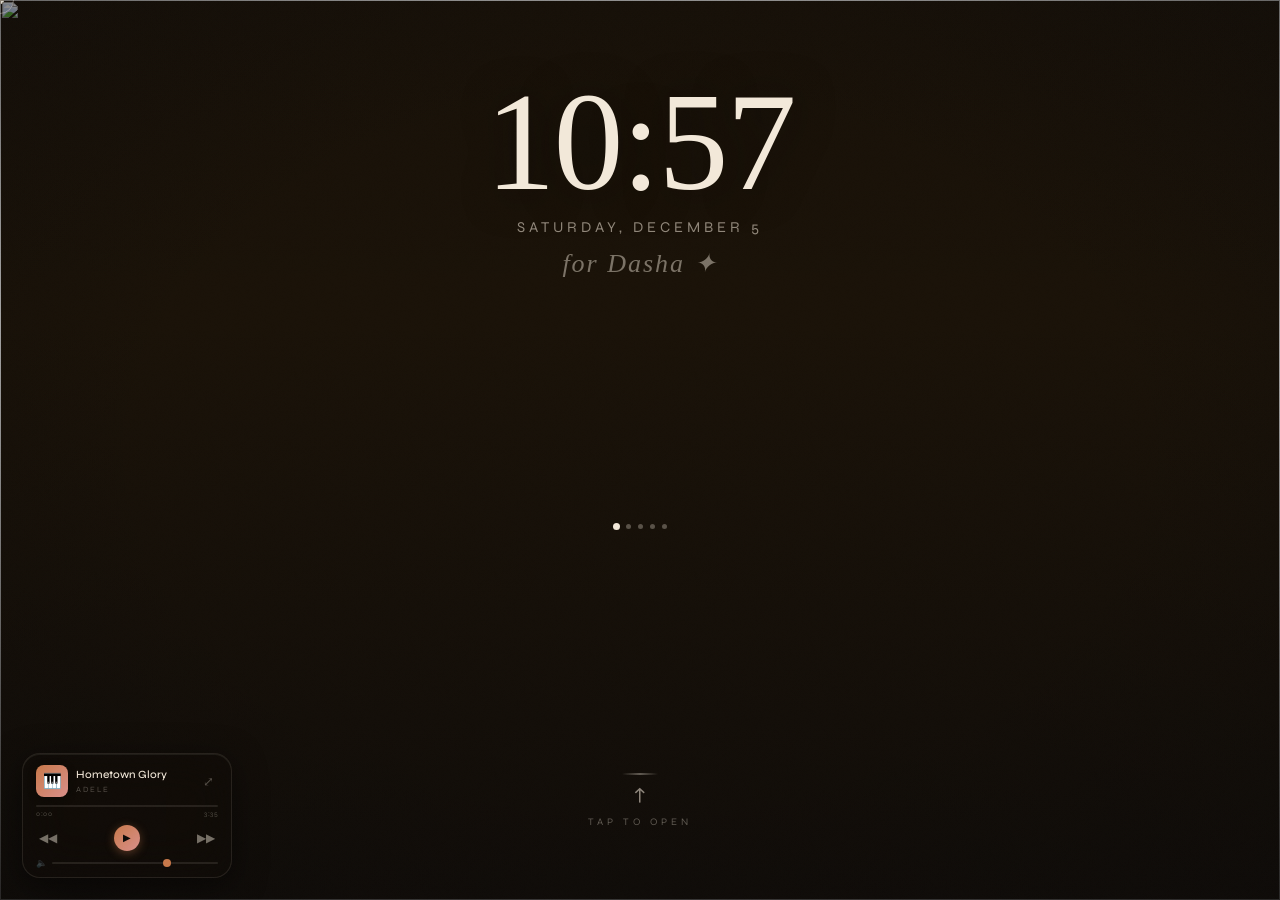
==== dasha/index.html @ e3fa09e4 "Update index.html" ====
<!DOCTYPE html>
<html lang="en">
<head>
  <meta charset="UTF-8" />
  <meta name="viewport" content="width=device-width, initial-scale=1.0" />
  <title>For D ✦</title>
  <link rel="preconnect" href="https://fonts.googleapis.com" />
  <link rel="preconnect" href="https://fonts.gstatic.com" crossorigin />
  <link href="https://fonts.googleapis.com/css2?family=Cormorant+Garant:ital,wght@0,300;0,600;0,700;1,300;1,600;1,700&family=Syne:wght@400;500;700&display=swap" rel="stylesheet" />
  <link rel="stylesheet" href="style.css" />

  <!-- Favicon -->
  <link rel="icon" href="data:image/svg+xml,<svg xmlns='http://www.w3.org/2000/svg' viewBox='0 0 100 100'><text y='.9em' font-size='90'>✦</text></svg>" />

  <!-- Preload ALL lock screen images so they're ready before the slideshow hits them -->
  <link rel="preload" as="image" href="images/dasha2.jpg" fetchpriority="high" />
  <link rel="preload" as="image" href="images/dasha1.jpg" fetchpriority="high" />
  <link rel="preload" as="image" href="Images/dasha3.jpg" fetchpriority="high" />
  <link rel="preload" as="image" href="Images/1200.jpg"   fetchpriority="high" />
  <link rel="preload" as="image" href="Images2/dasha9.jpg" />
</head>
<body>

  <!-- Custom cursor -->
  <div id="cur"></div>
  <div id="cur-ring"></div>

  <!-- Aurora background canvas -->
  <canvas id="aurora"></canvas>

  <!-- Falling petals layer -->
  <div id="petals"></div>

  <!-- ═══════════════════════════════════════
       LOCK SCREEN
  ═══════════════════════════════════════ -->
  <div id="lock">
    <div id="lock-slides">
      <div class="ls on"><img src="images/dasha2.jpg"  alt="" loading="eager" fetchpriority="high" /></div>
      <div class="ls"><img src="images/dasha1.png"     alt="" loading="eager" fetchpriority="high" /></div>
      <div class="ls"><img src="Images/dasha3.jpg"     alt="" loading="eager" fetchpriority="high" /></div>
      <div class="ls"><img src="Images/1200.jpg"       alt="" loading="eager" fetchpriority="high" /></div>
      <div class="ls"><img src="Images2/dasha9.jpg"    alt="" loading="eager" /></div>
    </div>

    <div id="lock-ui">
      <div class="lock-top">
        <div class="lock-time" id="lock-time">12:00</div>
        <div class="lock-date" id="lock-date">Monday, January 1</div>
        <div class="lock-name" id="lock-name">for D ✦</div>
      </div>

      <div class="lock-dots" id="lock-dots"></div>

      <div class="swipe-hint" id="swipe-hint">
        <div class="swipe-line"></div>
        <div class="swipe-arrow">↑</div>
        <div class="swipe-text">tap to open</div>
      </div>
    </div>
  </div>

  <!-- Back to lock button (visible on main page) -->
  <button id="back-btn">← lock screen</button>

  <!-- ═══════════════════════════════════════
       MAIN PAGE
  ═══════════════════════════════════════ -->
  <div id="main">

    <!-- Top image slider -->
    <div id="top-slider">
      <div class="ts on"><img src="Images2/dasha1.jpg" alt="" loading="lazy" /></div>
      <div class="ts"><img src="Images2/dasha2.jpg" alt="" loading="lazy" /></div>
      <div class="ts"><img src="Images2/dasha3.jpg" alt="" loading="lazy" /></div>
      <div class="ts"><img src="Images2/dasha4.jpg" alt="" loading="lazy" /></div>
      <div class="ts"><img src="Images2/dasha5.jpg" alt="" loading="lazy" /></div>
      <button class="ts-arrow" id="ts-prev" aria-label="Previous image">&#8249;</button>
      <button class="ts-arrow" id="ts-next" aria-label="Next image">&#8250;</button>
      <div id="ts-dots"></div>
      <div class="ts-label">✦ Trees2b</div>
    </div>

    <div id="page-body">

      <!-- Hero name -->
      <div class="hero">
        <p class="hero-eyebrow">✦ counting down to</p>
        <div class="hero-name">
          <span id="hero-name-text">Dasha</span>
          <span class="hero-name-grad" id="hero-name-grad">Dasha</span>
        </div>
      </div>

      <!-- Countdown + vertical photo strip -->
      <div class="cd-section">

        <!-- Countdown -->
        <div class="cd-wrap">
          <p class="cd-eyebrow">days &nbsp;·&nbsp; hours &nbsp;·&nbsp; minutes &nbsp;·&nbsp; seconds</p>
          <div class="cd-row">

            <div class="cd-block" id="cdb-d">
              <div class="cd-tooltip" id="tip-d">😴 sleeps</div>
              <div class="cd-num" id="cd-d">00</div>
              <div class="cd-unit">days</div>
            </div>

            <div class="cd-sep">:</div>

            <div class="cd-block" id="cdb-h">
              <div class="cd-tooltip" id="tip-h">☕ coffees</div>
              <div class="cd-num" id="cd-h">00</div>
              <div class="cd-unit">hrs</div>
            </div>

            <div class="cd-sep">:</div>

            <div class="cd-block" id="cdb-m">
              <div class="cd-tooltip" id="tip-m">💓 heartbeats</div>
              <div class="cd-num" id="cd-m">00</div>
              <div class="cd-unit">min</div>
            </div>

            <div class="cd-sep">:</div>

            <div class="cd-block" id="cdb-s">
              <div class="cd-tooltip" id="tip-s">👁 blinks</div>
              <div class="cd-num" id="cd-s">00</div>
              <div class="cd-unit">sec</div>
            </div>

          </div>

          <!-- Heartbeat EKG -->
          <canvas id="heartbeat" class="heartbeat-canvas"></canvas>

        </div>

      </div>

      <div class="divider"></div>

    </div>
  </div>

  <!-- ═══════════════════════════════════════
       GLASS MUSIC PLAYER (bottom-left)
  ═══════════════════════════════════════ -->
  <div id="player">
    <div class="pl-track">
      <div class="pl-art" id="pl-art">🎵</div>
      <div class="pl-info">
        <div class="pl-title"  id="pl-title">Golden Hour</div>
        <div class="pl-artist" id="pl-artist">Lo-fi Chill</div>
      </div>
      <button class="pl-expand" id="btn-expand" aria-label="Full screen player">⤢</button>
    </div>
    <div class="pl-progress" id="pl-progress">
      <div class="pl-bar" id="pl-bar"></div>
    </div>
    <div class="pl-times">
      <span class="pl-time" id="pl-cur">0:00</span>
      <span class="pl-time" id="pl-dur">0:00</span>
    </div>
    <div class="pl-controls">
      <button class="pl-btn" id="btn-prev" aria-label="Previous">&#9664;&#9664;</button>
      <button class="pl-btn play" id="btn-play" aria-label="Play/Pause">&#9654;</button>
      <button class="pl-btn" id="btn-next" aria-label="Next">&#9654;&#9654;</button>
    </div>
    <div class="pl-vol">
      <span class="pl-vol-icon">🔈</span>
      <input class="pl-vol-slider" type="range" min="0" max="1" step="0.01" value="0.7" id="vol-slider" aria-label="Volume" />
    </div>
  </div>

  <!-- ═══════════════════════════════════════
       FULLSCREEN MUSIC PLAYER
  ═══════════════════════════════════════ -->
  <div id="player-fs" aria-label="Fullscreen music player">
    <div class="fs-bg" id="fs-bg"></div>
    <div class="fs-inner">
      <button class="fs-shrink" id="btn-shrink" aria-label="Minimise player">⌃ minimise</button>

      <div class="fs-disc" id="fs-disc">🎵</div>

      <div class="fs-meta">
        <div class="fs-title"  id="fs-title">Golden Hour</div>
        <div class="fs-artist" id="fs-artist">Lo-fi Chill</div>
      </div>

      <div class="fs-progress-wrap">
        <div class="fs-progress" id="fs-progress">
          <div class="fs-bar" id="fs-bar"></div>
        </div>
        <div class="fs-times">
          <span id="fs-cur">0:00</span>
          <span id="fs-dur">0:00</span>
        </div>
      </div>

      <div class="fs-controls">
        <button class="fs-btn" id="fs-prev" aria-label="Previous">&#9664;&#9664;</button>
        <button class="fs-btn fs-play" id="fs-play" aria-label="Play/Pause">&#9654;</button>
        <button class="fs-btn" id="fs-next" aria-label="Next">&#9654;&#9654;</button>
      </div>

      <div class="fs-vol">
        <span class="fs-vol-icon">🔈</span>
        <input class="fs-vol-slider" type="range" min="0" max="1" step="0.01" value="0.7" id="fs-vol-slider" aria-label="Volume" />
        <span class="fs-vol-icon">🔊</span>
      </div>
    </div>
  </div>

  <!-- Toast notification -->
  <div id="toast" role="status" aria-live="polite"></div>

  <!-- ═══════════════════════════════════════
       BIRTHDAY CELEBRATION OVERLAY
  ═══════════════════════════════════════ -->
  <div id="celeb" role="dialog" aria-label="Birthday celebration">
    <canvas id="celeb-cv"></canvas>
    <div class="celeb-inner">
      <span class="celeb-tag">✦ the moment is finally here ✦</span>
      <span class="celeb-name" id="celeb-name">Dasha</span>
      <span class="celeb-sub">Happy Birthday</span>

      <!-- Happy Birthday Dasha ticker -->
      <div class="orbit-belt">
        <div class="orbit-track">
          <span class="orbit-item">Happy Birthday Dasha</span><span class="orbit-sep">✦</span>
          <span class="orbit-item">Happy Birthday Dasha</span><span class="orbit-sep">✦</span>
          <span class="orbit-item">Happy Birthday Dasha</span><span class="orbit-sep">✦</span>
          <span class="orbit-item">Happy Birthday Dasha</span><span class="orbit-sep">✦</span>
          <span class="orbit-item">Happy Birthday Dasha</span><span class="orbit-sep">✦</span>
          <span class="orbit-item">Happy Birthday Dasha</span><span class="orbit-sep">✦</span>
          <!-- duplicate -->
          <span class="orbit-item">Happy Birthday Dasha</span><span class="orbit-sep">✦</span>
          <span class="orbit-item">Happy Birthday Dasha</span><span class="orbit-sep">✦</span>
          <span class="orbit-item">Happy Birthday Dasha</span><span class="orbit-sep">✦</span>
          <span class="orbit-item">Happy Birthday Dasha</span><span class="orbit-sep">✦</span>
          <span class="orbit-item">Happy Birthday Dasha</span><span class="orbit-sep">✦</span>
          <span class="orbit-item">Happy Birthday Dasha</span><span class="orbit-sep">✦</span>
        </div>
      </div>

      <!-- Image slider -->
      <div class="ad-strip-wrap">
        <div class="ad-strip">
          <div class="ad-track" id="celeb-ad-track">
            <div class="ad-img"><img src="Images2/dasha1.jpg" alt="" loading="lazy"></div>
            <div class="ad-img"><img src="Images2/dasha2.jpg" alt="" loading="lazy"></div>
            <div class="ad-img"><img src="Images2/dasha3.jpg" alt="" loading="lazy"></div>
            <div class="ad-img"><img src="Images2/dasha4.jpg" alt="" loading="lazy"></div>
            <div class="ad-img"><img src="Images2/dasha1.jpg" alt="" loading="lazy"></div>
            <div class="ad-img"><img src="Images2/dasha2.jpg" alt="" loading="lazy"></div>
            <div class="ad-img"><img src="Images2/dasha3.jpg" alt="" loading="lazy"></div>
            <div class="ad-img"><img src="Images2/dasha4.jpg" alt="" loading="lazy"></div>
          </div>
        </div>
      </div>

      <div class="celeb-hb-msg">Happy Birthday, D 🎂</div>

      <div class="celeb-now-playing">
        <div class="cnp-dot"></div>
        <span class="cnp-text">now playing</span>
        <span class="cnp-song">Happy Birthday — Mike Tyson</span>
      </div>
      <br />
      <button class="celeb-close" id="btn-close-celeb">thank you ✦</button>
    </div>
  </div>

  <!-- app.js — YouTube iframe is injected dynamically at celebration time -->
  <script src="app.js"></script>

</body>
</html>
---- dasha/style.css ----
/* ═══════════════════════════════════════════════════
   RESET & CUSTOM PROPERTIES
═══════════════════════════════════════════════════ */
*, *::before, *::after {
  margin: 0;
  padding: 0;
  box-sizing: border-box;
}

:root {
  --bg:     #0c0a09;
  --cream:  #f2e8d9;
  --terra:  #c8784a;
  --blush:  #d98f8a;
  --sage:   #7a9e8e;
  --dim:    rgba(242, 232, 217, 0.4);
}

html, body {
  width: 100%;
  height: 100%;
  overflow: hidden;
}

body {
  background: var(--bg);
  color: var(--cream);
  font-family: 'Syne', sans-serif;
  cursor: none;
}

/* Film grain overlay */
body::before {
  content: '';
  position: fixed;
  inset: 0;
  pointer-events: none;
  z-index: 9994;
  background-image: url("data:image/svg+xml,%3Csvg xmlns='http://www.w3.org/2000/svg' width='300' height='300'%3E%3Cfilter id='g'%3E%3CfeTurbulence type='fractalNoise' baseFrequency='0.75' numOctaves='4' stitchTiles='stitch'/%3E%3C/filter%3E%3Crect width='300' height='300' filter='url(%23g)' opacity='0.035'/%3E%3C/svg%3E");
  background-size: 200px 200px;
  opacity: 0.55;
  mix-blend-mode: overlay;
}

/* ═══════════════════════════════════════════════════
   CURSOR
═══════════════════════════════════════════════════ */
#cur {
  position: fixed;
  width: 8px;
  height: 8px;
  background: var(--cream);
  border-radius: 50%;
  transform: translate(-50%, -50%);
  z-index: 9999;
  pointer-events: none;
  mix-blend-mode: difference;
  transition: transform 0.15s;
}

#cur-ring {
  position: fixed;
  width: 28px;
  height: 28px;
  border: 1px solid rgba(242, 232, 217, 0.35);
  border-radius: 50%;
  transform: translate(-50%, -50%);
  z-index: 9998;
  pointer-events: none;
  transition: left 0.12s ease, top 0.12s ease, width 0.25s, height 0.25s;
}

/* ═══════════════════════════════════════════════════
   AURORA CANVAS
═══════════════════════════════════════════════════ */
#aurora {
  position: fixed;
  inset: 0;
  z-index: 0;
  pointer-events: none;
}

/* ═══════════════════════════════════════════════════
   LOCK SCREEN
═══════════════════════════════════════════════════ */
#lock {
  position: fixed;
  inset: 0;
  z-index: 300;
  display: flex;
  flex-direction: column;
  transform: translateY(0);
  transition: transform 0.85s cubic-bezier(0.4, 0, 0.2, 1);
  will-change: transform;
  overflow: hidden;
}

#lock.away {
  transform: translateY(-100%);
}

/* Lock slideshow */
#lock-slides {
  position: absolute;
  inset: 0;
}

.ls {
  position: absolute;
  inset: 0;
  opacity: 0;
  transition: opacity 1.2s ease;
  background: #1a1208; /* fallback if image fails */
}

.ls.on {
  opacity: 1;
}

.ls img {
  width: 100%;
  height: 100%;
  object-fit: cover;
  object-position: center 30%;
  display: block;
}

/* Vignette over lock slides */
.ls::after {
  content: '';
  position: absolute;
  inset: 0;
  background:
    linear-gradient(to bottom, rgba(12,10,9,0.15) 0%, rgba(12,10,9,0) 35%, rgba(12,10,9,0.72) 100%),
    radial-gradient(ellipse at center, transparent 55%, rgba(12,10,9,0.4) 100%);
}

/* Lock UI overlay */
#lock-ui {
  position: relative;
  z-index: 2;
  height: 100%;
  display: flex;
  flex-direction: column;
  align-items: center;
  justify-content: space-between;
  padding: clamp(40px, 8vh, 80px) 24px clamp(50px, 8vh, 80px);
  pointer-events: none;
}

.lock-top { text-align: center; }

.lock-time {
  font-family: 'Cormorant Garant', serif;
  font-weight: 300;
  font-size: clamp(72px, 18vw, 140px);
  line-height: 1;
  color: var(--cream);
  letter-spacing: -2px;
  text-shadow: 0 2px 40px rgba(12,10,9,0.6);
}

.lock-date {
  font-size: clamp(11px, 2vw, 15px);
  letter-spacing: 4px;
  text-transform: uppercase;
  color: rgba(242,232,217,0.55);
  margin-top: 6px;
}

.lock-name {
  font-family: 'Cormorant Garant', serif;
  font-style: italic;
  font-size: clamp(17px, 3.5vw, 26px);
  color: rgba(242,232,217,0.45);
  margin-top: 12px;
  letter-spacing: 2px;
}

/* Slide dots */
.lock-dots {
  display: flex;
  gap: 7px;
  justify-content: center;
}

.ldot {
  width: 5px;
  height: 5px;
  border-radius: 50%;
  background: rgba(242,232,217,0.3);
  transition: background 0.4s, transform 0.4s;
}

.ldot.on {
  background: var(--cream);
  transform: scale(1.4);
}

/* Swipe-up hint */
.swipe-hint {
  display: flex;
  flex-direction: column;
  align-items: center;
  gap: 8px;
  animation: hintPulse 2s ease-in-out infinite;
  pointer-events: all;
  cursor: pointer;
  user-select: none;
}

@keyframes hintPulse {
  0%, 100% { opacity: 0.5; transform: translateY(0); }
  50%       { opacity: 1;   transform: translateY(-6px); }
}

.swipe-arrow { font-size: 20px; color: rgba(242,232,217,0.55); }
.swipe-text  { font-size: 10px; letter-spacing: 4px; text-transform: uppercase; color: rgba(242,232,217,0.35); }
.swipe-line  { width: 36px; height: 2px; background: linear-gradient(90deg, transparent, rgba(242,232,217,0.35), transparent); }

/* Back to lock button */
#back-btn {
  position: fixed;
  top: 18px;
  right: 18px;
  z-index: 200;
  background: rgba(18,14,11,0.5);
  backdrop-filter: blur(16px);
  -webkit-backdrop-filter: blur(16px);
  border: 1px solid rgba(242,232,217,0.1);
  color: rgba(242,232,217,0.45);
  font-family: 'Syne', sans-serif;
  font-size: 9px;
  letter-spacing: 3px;
  text-transform: uppercase;
  padding: 9px 16px;
  border-radius: 50px;
  cursor: pointer;
  transition: all 0.3s;
  opacity: 0;
  pointer-events: none;
}

#back-btn.show {
  opacity: 1;
  pointer-events: all;
}

#back-btn:hover {
  background: rgba(242,232,217,0.08);
  color: var(--cream);
}

/* ═══════════════════════════════════════════════════
   MAIN PAGE
═══════════════════════════════════════════════════ */
#main {
  position: fixed;
  inset: 0;
  z-index: 10;
  overflow: hidden;
  -webkit-overflow-scrolling: touch;
}

/* ── Top Image Slider ── */
#top-slider {
  width: 100%;
  height: clamp(220px, 40vh, 360px);
  position: relative;
  overflow: hidden;
}

.ts {
  position: absolute;
  inset: 0;
  opacity: 0;
  transition: opacity 1s ease;
  background: #1a1208;
}

.ts.on { opacity: 1; }

.ts img {
  width: 100%;
  height: 100%;
  object-fit: cover;
  object-position: center 35%; /* 25% down from the top */
  display: block;
}

.ts::after {
  content: '';
  position: absolute;
  inset: 0;
  background: linear-gradient(to bottom, rgba(12,10,9,0.1) 0%, rgba(12,10,9,0.55) 100%);
}

/* Slider arrows */
.ts-arrow {
  position: absolute;
  top: 50%;
  z-index: 10;
  transform: translateY(-50%);
  background: rgba(12,10,9,0.45);
  backdrop-filter: blur(10px);
  -webkit-backdrop-filter: blur(10px);
  border: 1px solid rgba(242,232,217,0.12);
  color: rgba(242,232,217,0.6);
  width: 34px;
  height: 34px;
  border-radius: 50%;
  font-size: 14px;
  display: flex;
  align-items: center;
  justify-content: center;
  cursor: pointer;
  transition: all 0.25s;
}

.ts-arrow:hover {
  background: rgba(242,232,217,0.1);
  color: var(--cream);
}

#ts-prev { left: 14px; }
#ts-next { right: 14px; }

#ts-dots {
  position: absolute;
  bottom: 14px;
  left: 50%;
  transform: translateX(-50%);
  display: flex;
  gap: 6px;
  z-index: 10;
}

.tsdot {
  width: 5px;
  height: 5px;
  border-radius: 50%;
  background: rgba(242,232,217,0.3);
  transition: all 0.4s;
  cursor: pointer;
}

.tsdot.on {
  background: var(--cream);
  transform: scale(1.4);
}

.ts-label {
  position: absolute;
  bottom: 16px;
  right: 16px;
  z-index: 10;
  font-size: 9px;
  letter-spacing: 3px;
  text-transform: uppercase;
  color: rgba(242,232,217,0.4);
}

/* ── Page Body ── */
#page-body {
  padding: 32px 20px 120px;
  display: flex;
  flex-direction: column;
  align-items: center;
}

/* Hero */
.hero {
  text-align: center;
  margin-bottom: clamp(22px, 4vh, 44px);
}

.hero-eyebrow {
  font-size: 10px;
  letter-spacing: 5px;
  text-transform: uppercase;
  color: var(--terra);
  margin-bottom: 14px;
}

.hero-name {
  font-family: 'Cormorant Garant', serif;
  font-weight: 700;
  font-style: italic;
  font-size: clamp(72px, 18vw, 200px);
  line-height: 0.82;
  color: var(--cream);
  letter-spacing: -3px;
  position: relative;
  display: inline-block;
  user-select: none;
}

.hero-name-grad {
  position: absolute;
  inset: 0;
  background: linear-gradient(135deg, #f5d49a 0%, var(--blush) 45%, var(--sage) 100%);
  -webkit-background-clip: text;
  -webkit-text-fill-color: transparent;
  background-clip: text;
  opacity: 0;
  transition: opacity 0.6s;
  pointer-events: none;
}

.hero-name:hover .hero-name-grad {
  opacity: 1;
}

/* Countdown */
.cd-wrap {
  display: flex;
  flex-direction: column;
  align-items: center;
  gap: 12px;
  margin-bottom: clamp(22px, 4vh, 44px);
}

.cd-eyebrow {
  font-size: 9px;
  letter-spacing: 4px;
  text-transform: uppercase;
  color: var(--dim);
}

.cd-row {
  display: flex;
  align-items: center;
  gap: 8px;
  flex-wrap: wrap;
  justify-content: center;
}

.cd-block {
  display: flex;
  flex-direction: column;
  align-items: center;
  background: rgba(242,232,217,0.04);
  border: 1px solid rgba(242,232,217,0.09);
  border-radius: 20px;
  padding: 18px 22px 14px;
  min-width: 72px;
  position: relative;
  overflow: hidden;
  transition: border-color 0.4s, background 0.4s;
}

.cd-block:hover {
  background: rgba(242,232,217,0.07);
  border-color: rgba(200,120,74,0.35);
}

.cd-block::after {
  content: '';
  position: absolute;
  top: 0; left: 0; right: 0;
  height: 1px;
  background: linear-gradient(90deg, transparent, rgba(200,120,74,0.5), transparent);
  opacity: 0;
  transition: opacity 0.4s;
}

.cd-block:hover::after { opacity: 1; }

.cd-num {
  font-family: 'Cormorant Garant', serif;
  font-weight: 700;
  font-size: clamp(30px, 6vw, 50px);
  line-height: 1;
  color: var(--cream);
  transition: color 0.3s;
}

.cd-block:hover .cd-num { color: #f5d49a; }

.cd-num.tick {
  animation: tickPop 0.25s ease;
}

@keyframes tickPop {
  0%   { transform: scale(0.85); opacity: 0.4; }
  60%  { transform: scale(1.08); }
  100% { transform: scale(1);    opacity: 1; }
}

.cd-unit {
  font-size: 8px;
  letter-spacing: 2px;
  text-transform: uppercase;
  color: var(--dim);
  margin-top: 4px;
}

.cd-sep {
  font-family: 'Cormorant Garant', serif;
  font-size: 34px;
  color: rgba(200,120,74,0.3);
  margin-bottom: 6px;
  user-select: none;
}

/* Divider line */
.divider {
  width: 1px;
  height: 50px;
  background: linear-gradient(to bottom, transparent, rgba(242,232,217,0.15), transparent);
  margin: 0 0 clamp(22px, 4vh, 44px);
}

}

/* ═══════════════════════════════════════════════════
   PETALS
═══════════════════════════════════════════════════ */
#petals {
  position: fixed;
  inset: 0;
  pointer-events: none;
  z-index: 5;
}

.petal {
  position: absolute;
  border-radius: 50% 10% 50% 10%;
  animation: petalFall linear infinite;
  will-change: transform, opacity;
}

@keyframes petalFall {
  0%   { transform: translateY(-30px) translateX(0) rotate(0deg);   opacity: 0; }
  8%   { opacity: 0.6; }
  92%  { opacity: 0.25; }
  100% { transform: translateY(105vh) translateX(20px) rotate(540deg); opacity: 0; }
}

/* ═══════════════════════════════════════════════════
   GLASS MUSIC PLAYER
═══════════════════════════════════════════════════ */
#player {
  position: fixed;
  bottom: 22px;
  left: 22px;
  z-index: 9000;
  width: 210px;
  background: rgba(15,11,9,0.55);
  backdrop-filter: blur(24px) saturate(1.5);
  -webkit-backdrop-filter: blur(24px) saturate(1.5);
  border: 1px solid rgba(242,232,217,0.1);
  border-radius: 18px;
  padding: 11px 13px 9px;
  box-shadow: 0 8px 32px rgba(0,0,0,0.5), inset 0 1px 0 rgba(242,232,217,0.07);
  user-select: none;
  transition: box-shadow 0.3s;
}

#player:hover {
  box-shadow: 0 12px 40px rgba(0,0,0,0.6), inset 0 1px 0 rgba(242,232,217,0.1), 0 0 0 1px rgba(200,120,74,0.18);
}

#player.bday-glow {
  border-color: rgba(200,120,74,0.4);
  animation: playerPulse 1.5s ease-in-out infinite;
}

@keyframes playerPulse {
  0%, 100% { box-shadow: 0 0 20px rgba(200,120,74,0.2), 0 8px 32px rgba(0,0,0,0.5); }
  50%       { box-shadow: 0 0 40px rgba(200,120,74,0.45), 0 8px 32px rgba(0,0,0,0.5); }
}

.pl-track {
  display: flex;
  align-items: center;
  gap: 8px;
  margin-bottom: 8px;
}

.pl-art {
  width: 32px;
  height: 32px;
  border-radius: 8px;
  flex-shrink: 0;
  background: linear-gradient(135deg, var(--terra), var(--blush));
  display: flex;
  align-items: center;
  justify-content: center;
  font-size: 15px;
  box-shadow: 0 2px 8px rgba(0,0,0,0.3);
  transition: transform 0.3s;
}

.pl-art.spin {
  animation: artSpin 3s linear infinite;
}

@keyframes artSpin {
  from { transform: rotate(0deg); }
  to   { transform: rotate(360deg); }
}

.pl-info { flex: 1; min-width: 0; }

.pl-title {
  font-size: 11px;
  font-weight: 500;
  color: var(--cream);
  white-space: nowrap;
  overflow: hidden;
  text-overflow: ellipsis;
  line-height: 1.3;
}

.pl-artist {
  font-size: 8px;
  letter-spacing: 1.5px;
  text-transform: uppercase;
  color: rgba(242,232,217,0.3);
  margin-top: 2px;
}

.pl-progress {
  width: 100%;
  height: 2px;
  background: rgba(242,232,217,0.1);
  border-radius: 2px;
  margin-bottom: 3px;
  cursor: pointer;
  position: relative;
}

.pl-bar {
  height: 100%;
  width: 0%;
  background: linear-gradient(90deg, var(--terra), var(--blush));
  border-radius: 2px;
  transition: width 0.3s linear;
  pointer-events: none;
}

.pl-times {
  display: flex;
  justify-content: space-between;
  margin-bottom: 7px;
}

.pl-time {
  font-size: 7px;
  color: rgba(242,232,217,0.28);
  letter-spacing: 0.5px;
}

.pl-controls {
  display: flex;
  align-items: center;
  justify-content: space-between;
}

.pl-btn {
  background: none;
  border: none;
  cursor: pointer;
  color: rgba(242,232,217,0.45);
  font-size: 12px;
  padding: 3px;
  line-height: 1;
  transition: color 0.2s, transform 0.2s;
}

.pl-btn:hover {
  color: var(--cream);
  transform: scale(1.15);
}

.pl-btn.play {
  width: 26px;
  height: 26px;
  border-radius: 50%;
  background: linear-gradient(135deg, var(--terra), var(--blush));
  color: var(--bg) !important;
  font-size: 10px;
  display: flex;
  align-items: center;
  justify-content: center;
  box-shadow: 0 2px 10px rgba(200,120,74,0.4);
  transition: transform 0.2s, box-shadow 0.2s;
}

.pl-btn.play:hover {
  transform: scale(1.12);
  box-shadow: 0 4px 16px rgba(200,120,74,0.55);
}

.pl-vol {
  display: flex;
  align-items: center;
  gap: 5px;
  margin-top: 7px;
}

.pl-vol-icon { font-size: 9px; color: rgba(242,232,217,0.28); }

.pl-vol-slider {
  flex: 1;
  -webkit-appearance: none;
  height: 2px;
  background: rgba(242,232,217,0.1);
  border-radius: 2px;
  outline: none;
  cursor: pointer;
}

.pl-vol-slider::-webkit-slider-thumb {
  -webkit-appearance: none;
  width: 8px;
  height: 8px;
  border-radius: 50%;
  background: var(--terra);
}

.pl-vol-slider::-moz-range-thumb {
  width: 8px;
  height: 8px;
  border-radius: 50%;
  background: var(--terra);
  border: none;
}

/* Expand button on mini player */
.pl-expand {
  background: none;
  border: none;
  color: rgba(242,232,217,0.3);
  font-size: 13px;
  cursor: pointer;
  padding: 2px 4px;
  flex-shrink: 0;
  transition: color 0.2s, transform 0.2s;
  line-height: 1;
}
.pl-expand:hover { color: var(--cream); transform: scale(1.2); }

/* ═══════════════════════════════════════════════════
   FULLSCREEN MUSIC PLAYER
═══════════════════════════════════════════════════ */
#player-fs {
  position: fixed;
  inset: 0;
  z-index: 8500;
  display: flex;
  align-items: center;
  justify-content: center;
  opacity: 0;
  pointer-events: none;
  transition: opacity 0.5s cubic-bezier(0.4,0,0.2,1);
}

#player-fs.open {
  opacity: 1;
  pointer-events: all;
}

/* Blurred photo background — same vibe as lock screen */
.fs-bg {
  position: absolute;
  inset: 0;
  background: var(--bg);
  overflow: hidden;
}
.fs-bg::before {
  content: '';
  position: absolute;
  inset: -40px;
  background: radial-gradient(ellipse at 30% 60%, rgba(200,120,74,0.18) 0%, transparent 60%),
              radial-gradient(ellipse at 75% 30%, rgba(217,143,138,0.14) 0%, transparent 55%),
              radial-gradient(ellipse at 55% 85%, rgba(122,158,142,0.12) 0%, transparent 50%);
  animation: fsBgDrift 12s ease-in-out infinite alternate;
}
@keyframes fsBgDrift {
  0%   { transform: scale(1)   translateX(0px); }
  100% { transform: scale(1.06) translateX(-20px); }
}
/* grain overlay on fs */
.fs-bg::after {
  content: '';
  position: absolute;
  inset: 0;
  background-image: url("data:image/svg+xml,%3Csvg xmlns='http://www.w3.org/2000/svg' width='300' height='300'%3E%3Cfilter id='g'%3E%3CfeTurbulence type='fractalNoise' baseFrequency='0.75' numOctaves='4' stitchTiles='stitch'/%3E%3C/filter%3E%3Crect width='300' height='300' filter='url(%23g)' opacity='0.035'/%3E%3C/svg%3E");
  background-size: 200px 200px;
  opacity: 0.55;
  mix-blend-mode: overlay;
  pointer-events: none;
}

.fs-inner {
  position: relative;
  z-index: 2;
  display: flex;
  flex-direction: column;
  align-items: center;
  gap: 28px;
  padding: 40px 24px 50px;
  width: 100%;
  max-width: 480px;
}

/* Shrink button — top of overlay */
.fs-shrink {
  position: absolute;
  top: 24px;
  left: 50%;
  transform: translateX(-50%);
  background: rgba(18,14,11,0.45);
  backdrop-filter: blur(16px);
  -webkit-backdrop-filter: blur(16px);
  border: 1px solid rgba(242,232,217,0.1);
  color: rgba(242,232,217,0.45);
  font-family: 'Syne', sans-serif;
  font-size: 9px;
  letter-spacing: 3px;
  text-transform: uppercase;
  padding: 9px 20px;
  border-radius: 50px;
  cursor: pointer;
  transition: all 0.3s;
  white-space: nowrap;
}
.fs-shrink:hover {
  background: rgba(242,232,217,0.08);
  color: var(--cream);
}

/* Big spinning disc */
.fs-disc {
  width: clamp(160px, 38vw, 240px);
  height: clamp(160px, 38vw, 240px);
  border-radius: 50%;
  background: linear-gradient(135deg, var(--terra) 0%, var(--blush) 50%, var(--sage) 100%);
  display: flex;
  align-items: center;
  justify-content: center;
  font-size: clamp(54px, 12vw, 80px);
  box-shadow:
    0 0 0 12px rgba(242,232,217,0.04),
    0 0 0 24px rgba(242,232,217,0.02),
    0 20px 60px rgba(0,0,0,0.6);
  transition: box-shadow 0.4s;
}
.fs-disc.spin {
  animation: discSpin 4s linear infinite;
}
@keyframes discSpin {
  from { transform: rotate(0deg); }
  to   { transform: rotate(360deg); }
}

/* Track meta */
.fs-meta { text-align: center; }
.fs-title {
  font-family: 'Cormorant Garant', serif;
  font-weight: 600;
  font-style: italic;
  font-size: clamp(26px, 6vw, 42px);
  color: var(--cream);
  line-height: 1.1;
  margin-bottom: 6px;
}
.fs-artist {
  font-size: 10px;
  letter-spacing: 4px;
  text-transform: uppercase;
  color: rgba(242,232,217,0.4);
}

/* Progress */
.fs-progress-wrap { width: 100%; }
.fs-progress {
  width: 100%;
  height: 3px;
  background: rgba(242,232,217,0.1);
  border-radius: 3px;
  cursor: pointer;
  position: relative;
  margin-bottom: 8px;
}
.fs-bar {
  height: 100%;
  width: 0%;
  background: linear-gradient(90deg, var(--terra), var(--blush));
  border-radius: 3px;
  transition: width 0.3s linear;
  pointer-events: none;
}
.fs-times {
  display: flex;
  justify-content: space-between;
  font-size: 9px;
  letter-spacing: 1px;
  color: rgba(242,232,217,0.28);
}

/* Controls */
.fs-controls {
  display: flex;
  align-items: center;
  justify-content: center;
  gap: 32px;
}
.fs-btn {
  background: none;
  border: none;
  cursor: pointer;
  color: rgba(242,232,217,0.5);
  font-size: 18px;
  padding: 6px;
  transition: color 0.2s, transform 0.2s;
}
.fs-btn:hover { color: var(--cream); transform: scale(1.15); }
.fs-btn.fs-play {
  width: 60px;
  height: 60px;
  border-radius: 50%;
  background: linear-gradient(135deg, var(--terra), var(--blush));
  color: var(--bg) !important;
  font-size: 20px;
  display: flex;
  align-items: center;
  justify-content: center;
  box-shadow: 0 4px 24px rgba(200,120,74,0.5);
}
.fs-btn.fs-play:hover {
  transform: scale(1.1);
  box-shadow: 0 6px 32px rgba(200,120,74,0.65);
}

/* Volume */
.fs-vol {
  display: flex;
  align-items: center;
  gap: 10px;
  width: 80%;
}
.fs-vol-icon { font-size: 12px; color: rgba(242,232,217,0.3); }
.fs-vol-slider {
  flex: 1;
  -webkit-appearance: none;
  height: 3px;
  background: rgba(242,232,217,0.1);
  border-radius: 3px;
  outline: none;
  cursor: pointer;
}
.fs-vol-slider::-webkit-slider-thumb {
  -webkit-appearance: none;
  width: 12px;
  height: 12px;
  border-radius: 50%;
  background: var(--terra);
}
.fs-vol-slider::-moz-range-thumb {
  width: 12px;
  height: 12px;
  border-radius: 50%;
  background: var(--terra);
  border: none;
}

/* ═══════════════════════════════════════════════════
   TOAST NOTIFICATION
═══════════════════════════════════════════════════ */
#toast {
  position: fixed;
  bottom: 36px;
  left: 50%;
  transform: translateX(-50%) translateY(70px);
  background: rgba(12,10,9,0.95);
  border: 1px solid rgba(200,120,74,0.25);
  border-radius: 60px;
  padding: 12px 28px;
  font-size: 12px;
  color: var(--cream);
  backdrop-filter: blur(20px);
  -webkit-backdrop-filter: blur(20px);
  z-index: 9990;
  transition: transform 0.5s cubic-bezier(0.34,1.56,0.64,1);
  pointer-events: none;
  white-space: nowrap;
}

#toast.show {
  transform: translateX(-50%) translateY(0);
}

/* ═══════════════════════════════════════════════════
   BIRTHDAY CELEBRATION OVERLAY
═══════════════════════════════════════════════════ */
#celeb {
  position: fixed;
  inset: 0;
  z-index: 600;
  display: none;
  align-items: center;
  justify-content: center;
}

#celeb.on {
  display: flex;
}

#celeb-cv {
  position: fixed;
  inset: 0;
  z-index: 601;
  pointer-events: none;
}

.celeb-inner {
  position: relative;
  z-index: 602;
  text-align: center;
  width: 100%;
  max-height: 100vh;
  overflow-y: auto;
  overflow-x: hidden;
  padding: 40px 0 30px;
  opacity: 0;
  animation: celebBlast 1.2s cubic-bezier(0.34,1.56,0.64,1) 0.2s forwards;
  -webkit-overflow-scrolling: touch;
}

@keyframes celebBlast {
  0%   { opacity: 0; transform: scale(0.4) rotate(-8deg); filter: blur(16px); }
  60%  { filter: blur(0); }
  100% { opacity: 1; transform: scale(1) rotate(0); }
}

.celeb-tag {
  font-size: 10px;
  letter-spacing: 6px;
  text-transform: uppercase;
  color: var(--terra);
  margin-bottom: 18px;
  display: block;
  padding: 0 30px;
  animation: tagFade 1s 0.9s both;
}

@keyframes tagFade {
  from { opacity: 0; transform: translateY(10px); }
  to   { opacity: 1; transform: translateY(0); }
}

.celeb-name {
  font-family: 'Cormorant Garant', serif;
  font-weight: 700;
  font-style: italic;
  font-size: clamp(64px, 15vw, 150px);
  line-height: 0.85;
  display: block;
  margin-bottom: 10px;
  background: linear-gradient(135deg, #f5d49a, var(--blush) 40%, var(--sage) 80%, #f5d49a);
  background-size: 200%;
  -webkit-background-clip: text;
  -webkit-text-fill-color: transparent;
  background-clip: text;
  filter: drop-shadow(0 0 50px rgba(200,120,74,0.5));
  animation: shimmer 3s linear infinite;
}

@keyframes shimmer {
  0%   { background-position: 0%; }
  100% { background-position: 200%; }
}

.celeb-sub {
  font-family: 'Syne', sans-serif;
  font-size: clamp(11px, 2vw, 15px);
  letter-spacing: 8px;
  text-transform: uppercase;
  color: rgba(242,232,217,0.55);
  display: block;
  margin-bottom: 8px;
}

/* Now-playing badge */
.celeb-now-playing {
  display: inline-flex;
  align-items: center;
  gap: 8px;
  background: rgba(242,232,217,0.06);
  border: 1px solid rgba(200,120,74,0.25);
  border-radius: 50px;
  padding: 8px 18px;
  margin: 6px 30px 6px;
}

.cnp-dot {
  width: 7px;
  height: 7px;
  border-radius: 50%;
  background: var(--terra);
  flex-shrink: 0;
  animation: cnpPulse 0.8s ease-in-out infinite alternate;
}

@keyframes cnpPulse {
  from { transform: scale(1);   opacity: 0.7; }
  to   { transform: scale(1.5); opacity: 1; }
}

.cnp-text { font-size: 10px; letter-spacing: 2px; text-transform: uppercase; color: rgba(242,232,217,0.5); }
.cnp-song { font-size: 10px; color: var(--terra); font-weight: 600; letter-spacing: 1px; }

.celeb-close {
  margin-top: 22px;
  background: transparent;
  border: 1px solid rgba(242,232,217,0.15);
  color: rgba(242,232,217,0.4);
  font-family: 'Syne', sans-serif;
  font-size: 11px;
  letter-spacing: 3px;
  text-transform: uppercase;
  padding: 11px 32px;
  border-radius: 50px;
  cursor: pointer;
  transition: all 0.3s;
}

.celeb-close:hover {
  background: rgba(242,232,217,0.06);
  color: var(--cream);
}
/* ═══════════════════════════════════════════════════
/* Happy Birthday message on celeb overlay */
.celeb-hb-msg {
  font-family: 'Cormorant Garant', serif;
  font-style: italic;
  font-weight: 600;
  font-size: clamp(20px, 4vw, 32px);
  color: var(--cream);
  margin: 16px 30px 4px;
  letter-spacing: 1px;
  animation: tagFade 1s 1.2s both;
  display: block;
}

/* ═══════════════════════════════════════════════════
   COUNTDOWN + PHOTO STRIP LAYOUT
═══════════════════════════════════════════════════ */

/* Outer row: strip on left, countdown on right */
.cd-section {
  display: flex;
  align-items: center;
  gap: 24px;
  margin-bottom: clamp(22px, 4vh, 44px);
  justify-content: center;
}

/* ── Globe-orbit ticker (on celeb page) ── */
.orbit-belt {
  width: 100%;
  overflow: hidden;
  padding: 14px 0;
  border-top: 1px solid rgba(242,232,217,0.07);
  border-bottom: 1px solid rgba(242,232,217,0.07);
  margin: 18px 0;
  position: relative;
}
.orbit-belt::before,
.orbit-belt::after {
  content: '';
  position: absolute;
  top: 0; bottom: 0;
  width: 60px;
  z-index: 2;
  pointer-events: none;
}
.orbit-belt::before { left: 0;  background: linear-gradient(to right, rgba(12,10,9,0.9), transparent); }
.orbit-belt::after  { right: 0; background: linear-gradient(to left,  rgba(12,10,9,0.9), transparent); }
.orbit-track {
  display: flex;
  align-items: center;
  white-space: nowrap;
  animation: orbitSpin 18s linear infinite;
  will-change: transform;
}
.orbit-item {
  font-family: 'Cormorant Garant', serif;
  font-weight: 700;
  font-style: italic;
  font-size: clamp(18px, 3.5vw, 36px);
  color: transparent;
  background: linear-gradient(90deg, #f5d49a, var(--blush) 50%, var(--sage) 100%);
  -webkit-background-clip: text;
  background-clip: text;
  padding: 0 clamp(16px, 3vw, 40px);
}
.orbit-sep {
  font-size: clamp(10px, 1.5vw, 16px);
  color: rgba(200,120,74,0.45);
  flex-shrink: 0;
}
@keyframes orbitSpin {
  0%   { transform: translateX(0); }
  100% { transform: translateX(-50%); }
}

/* ── Horizontal image belt (on celeb page) ── */
.ad-strip-wrap {
  width: 100%;
  overflow: hidden;
  margin: 0 0 20px;
  position: relative;
}
.ad-strip-wrap::before,
.ad-strip-wrap::after {
  content: '';
  position: absolute;
  top: 0; bottom: 0;
  width: 60px;
  z-index: 2;
  pointer-events: none;
}
.ad-strip-wrap::before { left: 0;  background: linear-gradient(to right, rgba(12,10,9,0.9), transparent); }
.ad-strip-wrap::after  { right: 0; background: linear-gradient(to left,  rgba(12,10,9,0.9), transparent); }
.ad-strip { display: contents; }
.ad-track {
  display: flex;
  flex-direction: row;
  gap: 0;
  font-size: 0;
  line-height: 0;
  will-change: transform;
}
.ad-img {
  flex-shrink: 0;
  width: 45vw;
  aspect-ratio: 16 / 7;
  overflow: hidden;
}
.ad-img img {
  width: 100%;
  height: 100%;
  object-fit: cover;
  object-position: center;
  display: block;
}

/* On small screens: countdown stacks */
@media (max-width: 480px) {
  .cd-section { flex-direction: column; }
}

/* ═══════════════════════════════════════════════════
   COUNTDOWN INTERACTIVE ENHANCEMENTS
   (existing .cd-block styles kept — only adding new)
═══════════════════════════════════════════════════ */

/* Lift + glow on hover */
.cd-block {
  transition: border-color 0.4s, background 0.4s,
              transform 0.35s cubic-bezier(0.34,1.56,0.64,1),
              box-shadow 0.35s;
  cursor: default;
}
.cd-block:hover {
  transform: translateY(-7px) scale(1.07);
  box-shadow: 0 0 0 1px rgba(200,120,74,0.2),
              0 12px 32px rgba(0,0,0,0.5),
              0 0 22px rgba(200,120,74,0.15);
}

/* Tooltip bubble — floats above the block */
.cd-tooltip {
  position: absolute;
  top: -38px;
  left: 50%;
  transform: translateX(-50%) translateY(4px);
  background: rgba(18,12,8,0.92);
  border: 1px solid rgba(200,120,74,0.35);
  border-radius: 30px;
  padding: 5px 11px;
  font-family: 'Syne', sans-serif;
  font-size: 9px;
  letter-spacing: 1.5px;
  color: var(--terra);
  white-space: nowrap;
  pointer-events: none;
  opacity: 0;
  transition: opacity 0.2s ease, transform 0.2s ease;
  backdrop-filter: blur(12px);
  z-index: 20;
}
/* little arrow pointing down */
.cd-tooltip::after {
  content: '';
  position: absolute;
  bottom: -5px;
  left: 50%;
  transform: translateX(-50%);
  border: 5px solid transparent;
  border-top-color: rgba(200,120,74,0.35);
  border-bottom: none;
}
.cd-block:hover .cd-tooltip {
  opacity: 1;
  transform: translateX(-50%) translateY(0);
}

/* Number roll animation */
@keyframes numRollOut {
  0%   { transform: translateY(0);     opacity: 1; }
  100% { transform: translateY(-80%);  opacity: 0; }
}
@keyframes numRollIn {
  0%   { transform: translateY(80%);   opacity: 0; }
  100% { transform: translateY(0);     opacity: 1; }
}
.cd-num.roll-out { animation: numRollOut 0.2s ease-in  forwards; }
.cd-num.roll-in  { animation: numRollIn  0.2s ease-out forwards; }

/* Tension states */
.cd-block.warm   { border-color: rgba(245,212,154,0.3) !important; background: rgba(245,212,154,0.05) !important; }
.cd-block.warm   .cd-num { color: #f5d49a; }
.cd-block.urgent { border-color: rgba(217,143,138,0.4) !important; background: rgba(217,143,138,0.07) !important; }
.cd-block.urgent .cd-num { color: var(--blush); }
.cd-block.pulse  { animation: cdPulse 0.9s ease-in-out infinite; }
@keyframes cdPulse {
  0%,100% { transform: scale(1); }
  50%     { transform: scale(1.1); box-shadow: 0 0 28px rgba(200,120,74,0.3); }
}

/* Sparkle particle */
.sparkle {
  position: fixed;
  border-radius: 50%;
  pointer-events: none;
  z-index: 9997;
  animation: sparkleFly 0.65s ease-out forwards;
}
@keyframes sparkleFly {
  0%   { transform: translate(0,0) scale(1); opacity: 1; }
  100% { transform: translate(var(--dx),var(--dy)) scale(0); opacity: 0; }
}

/* Heartbeat canvas */
.heartbeat-canvas {
  display: block;
  width: 100%;
  height: 44px;
  margin-top: 14px;
}
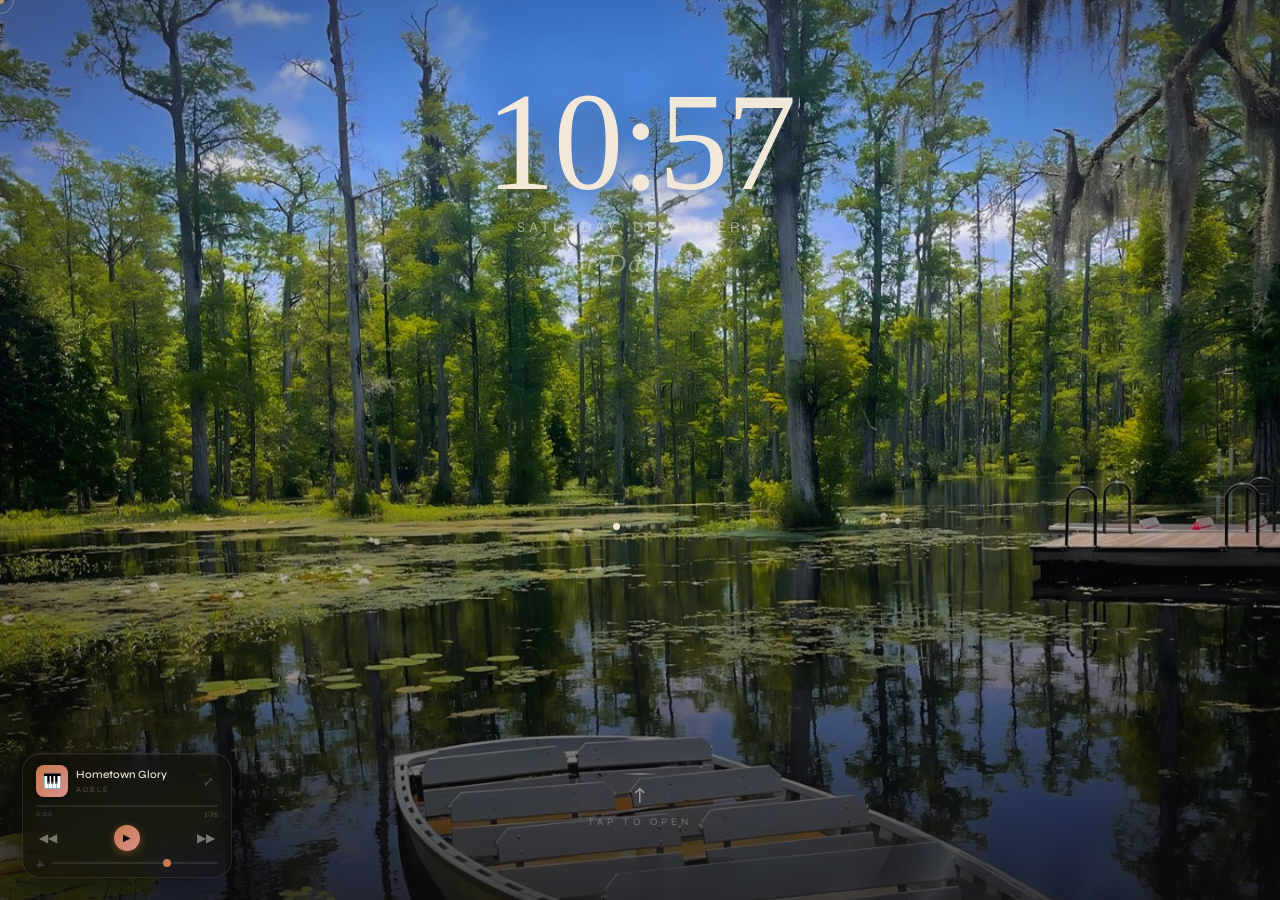
==== commit cf31a2c3: "Add files via upload" ====
--- a/dasha/index.html
+++ b/dasha/index.html
@@ -13,10 +13,10 @@
   <link rel="icon" href="data:image/svg+xml,<svg xmlns='http://www.w3.org/2000/svg' viewBox='0 0 100 100'><text y='.9em' font-size='90'>✦</text></svg>" />
 
   <!-- Preload ALL lock screen images so they're ready before the slideshow hits them -->
-  <link rel="preload" as="image" href="images/dasha2.jpg" fetchpriority="high" />
-  <link rel="preload" as="image" href="images/dasha1.jpg" fetchpriority="high" />
-  <link rel="preload" as="image" href="Images/dasha3.jpg" fetchpriority="high" />
-  <link rel="preload" as="image" href="Images/1200.jpg"   fetchpriority="high" />
+  <link rel="preload" as="image" href="Images2/dasha10.jpg" fetchpriority="high" />
+  <link rel="preload" as="image" href="Images2/dasha11.jpg" fetchpriority="high" />
+  <link rel="preload" as="image" href="Images2/dasha30.jpg" fetchpriority="high" />
+  <link rel="preload" as="image" href="Images2/1200.jpg"   fetchpriority="high" />
   <link rel="preload" as="image" href="Images2/dasha9.jpg" />
 </head>
 <body>
@@ -36,9 +36,9 @@
   ═══════════════════════════════════════ -->
   <div id="lock">
     <div id="lock-slides">
-      <div class="ls on"><img src="images/dasha2.jpg"  alt="" loading="eager" fetchpriority="high" /></div>
-      <div class="ls"><img src="images/dasha1.png"     alt="" loading="eager" fetchpriority="high" /></div>
-      <div class="ls"><img src="Images/dasha3.jpg"     alt="" loading="eager" fetchpriority="high" /></div>
+      <div class="ls on"><img src="Images2/dasha10.jpg"  alt="" loading="eager" fetchpriority="high" /></div>
+      <div class="ls"><img src="Images2/dasha11.jpg"     alt="" loading="eager" fetchpriority="high" /></div>
+      <div class="ls"><img src="Images2/dasha30.jpg"     alt="" loading="eager" fetchpriority="high" /></div>
       <div class="ls"><img src="Images/1200.jpg"       alt="" loading="eager" fetchpriority="high" /></div>
       <div class="ls"><img src="Images2/dasha9.jpg"    alt="" loading="eager" /></div>
     </div>
